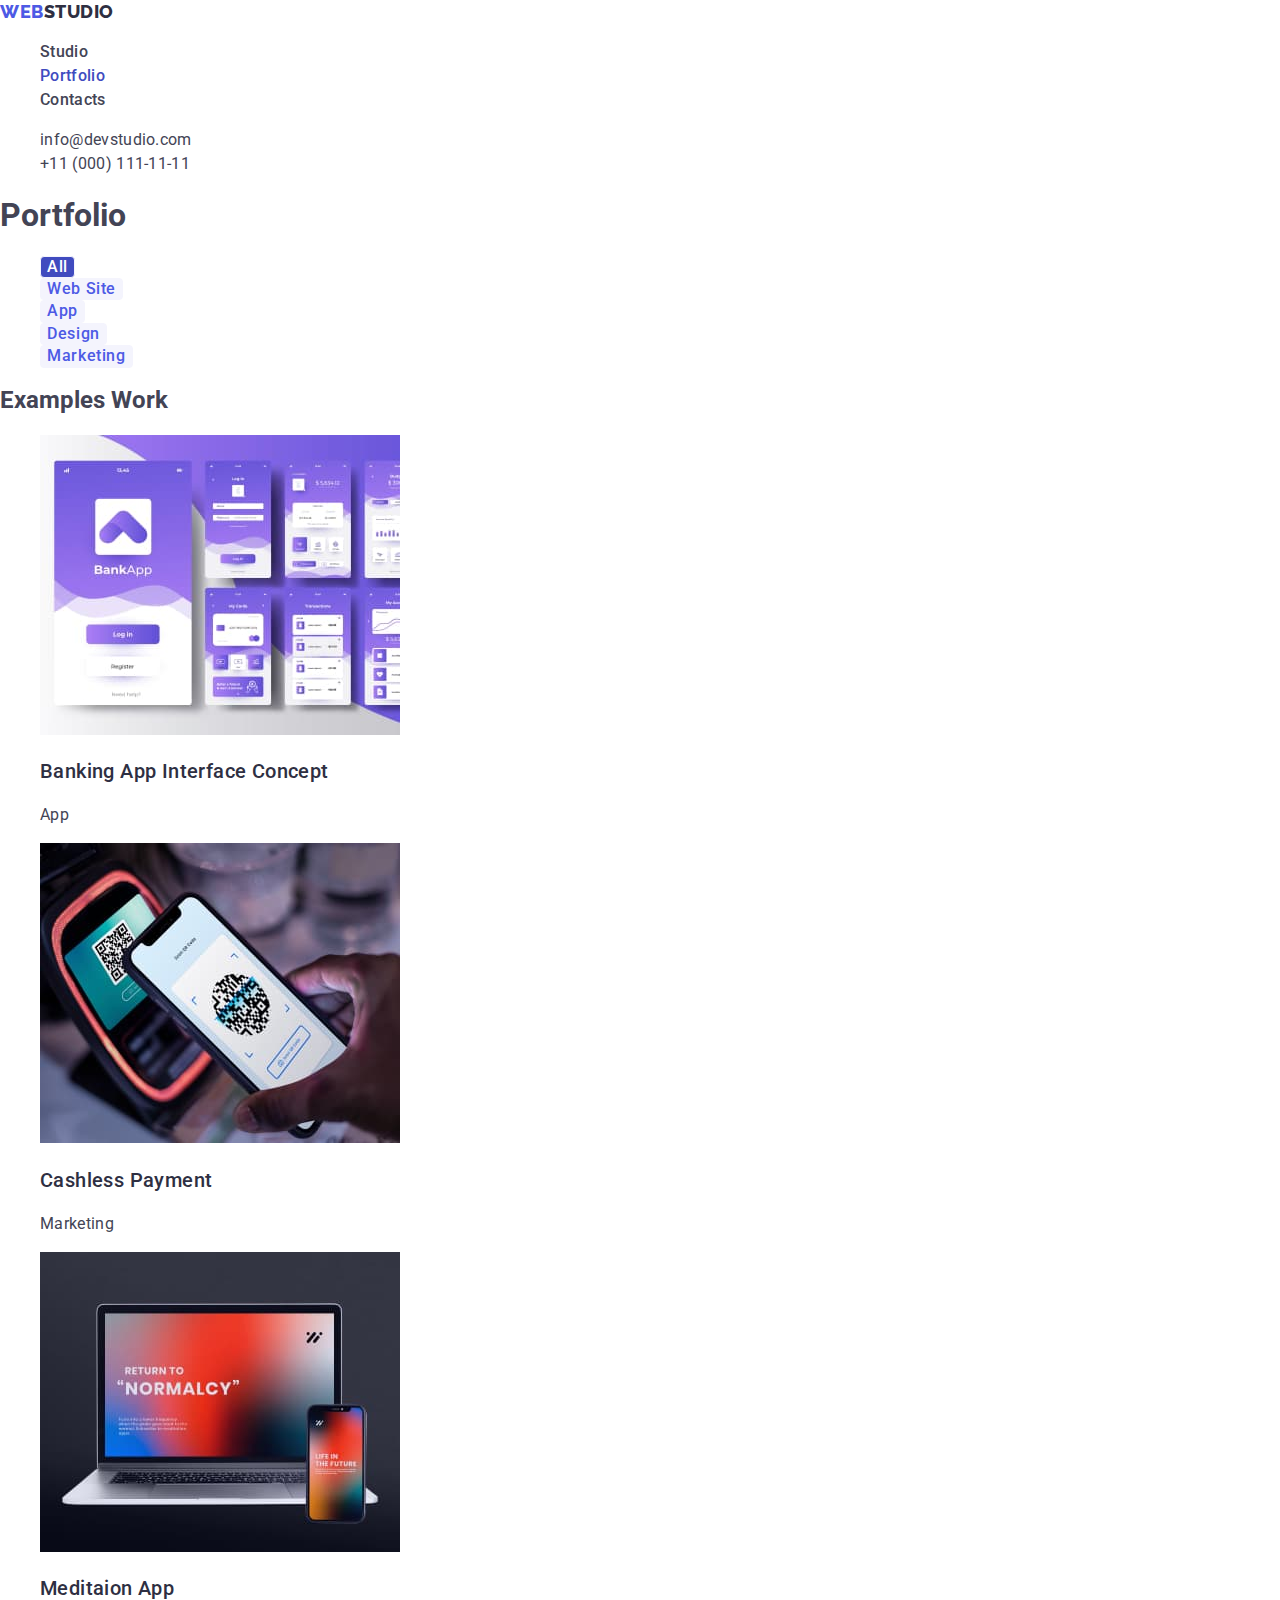
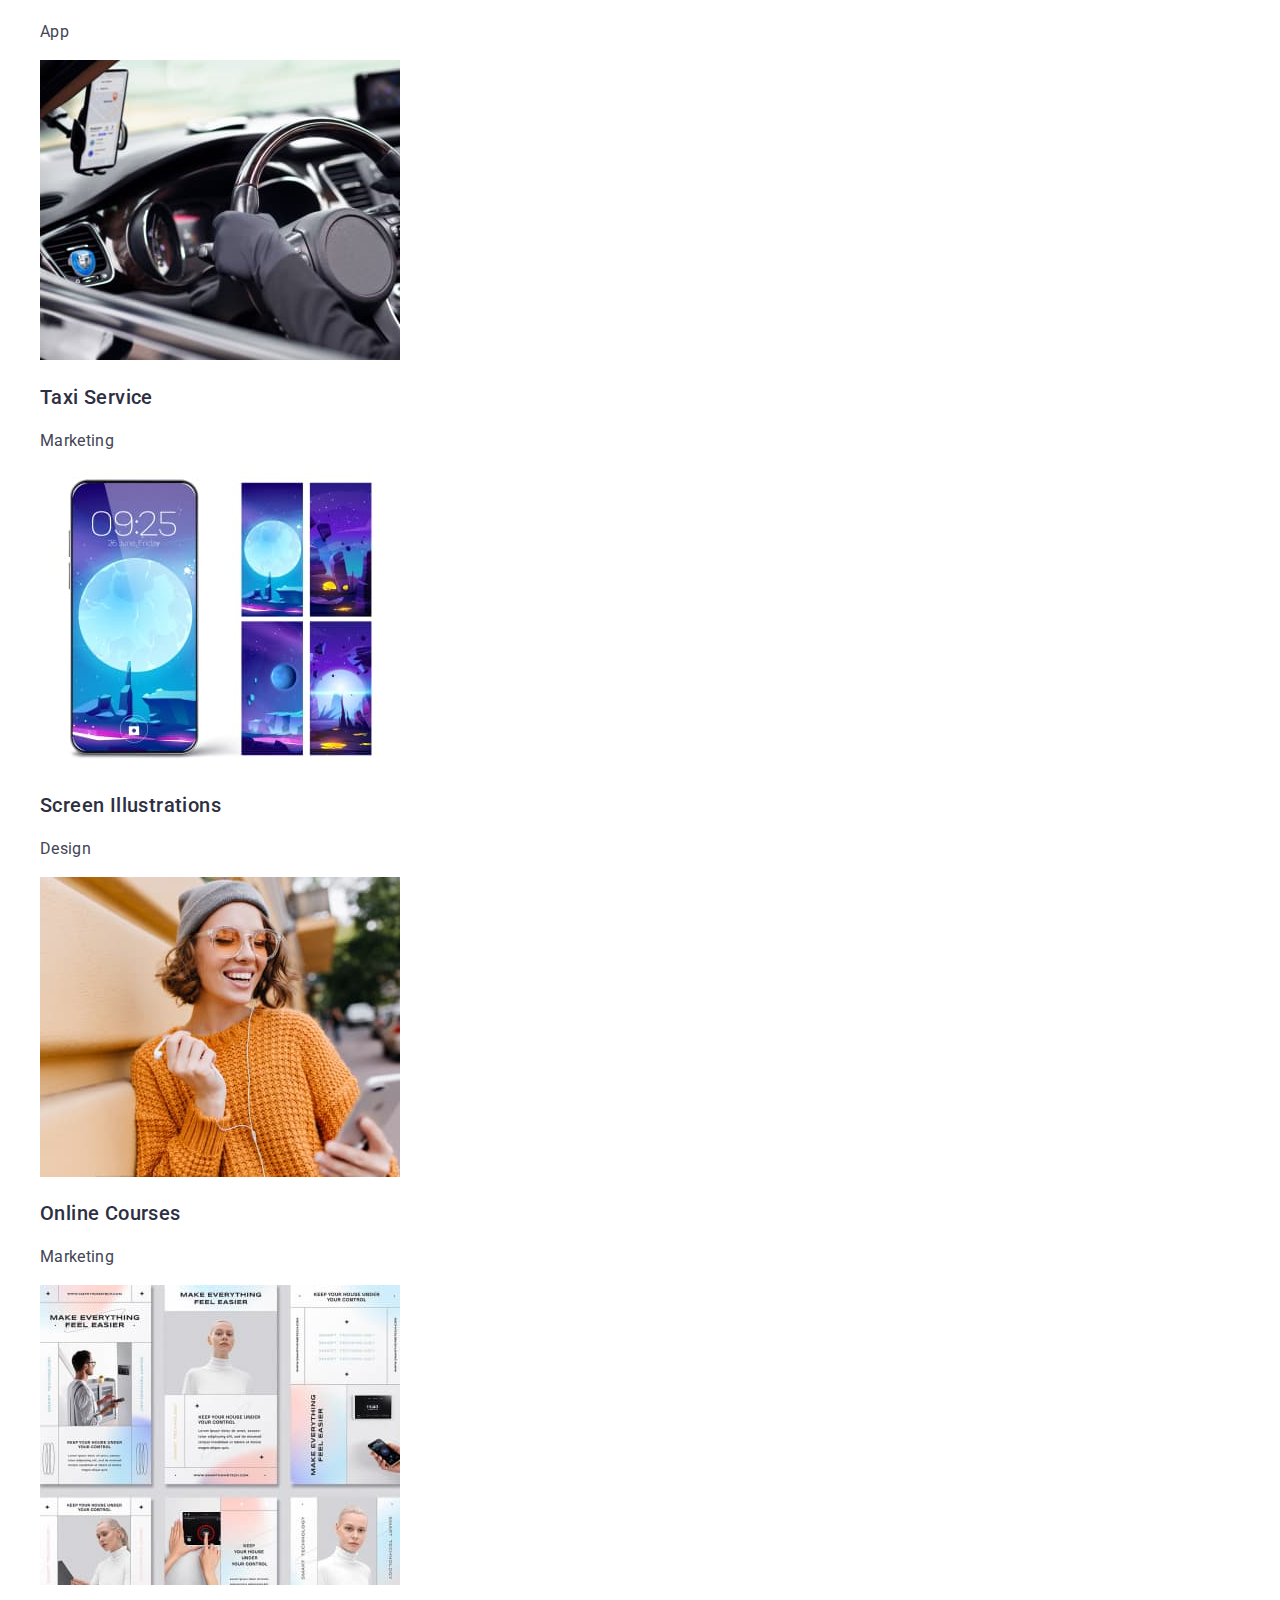
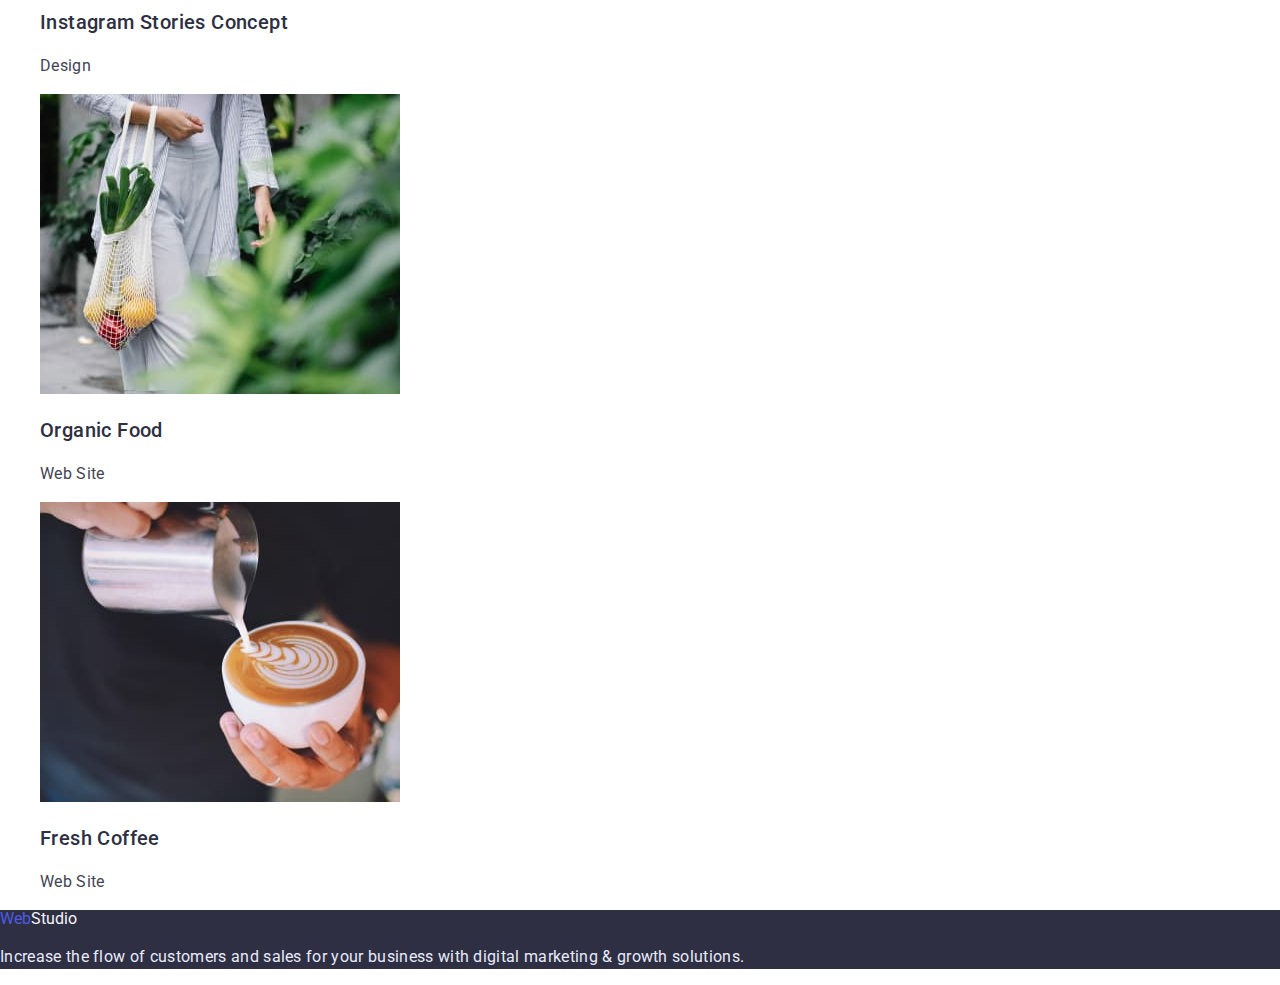
==== portfolio.html @ 2e8ab64c "Initial commit" ====
<!DOCTYPE html>
<html lang="en">
  <head>
    <meta charset="UTF-8" />
    <meta http-equiv="X-UA-Compatible" content="IE=edge" />
    <meta name="viewport" content="width=device-width, initial-scale=1.0" />
    <title>Студія дизайну Webstudio</title>
    <link rel="preconnect" href="https://fonts.googleapis.com" />
    <link rel="preconnect" href="https://fonts.gstatic.com" crossorigin />
    <link
      href="https://fonts.googleapis.com/css2?family=Raleway:wght@800&family=Roboto:wght@400;500;700;900&display=swap"
      rel="stylesheet"
    />
    <link rel="stylesheet" href="./css/normalize.css" />
    <link rel="stylesheet" href="./css/styles.css" />
  </head>
  <body>
    <!-- Header -->
    <header>
      <nav>
        <a href="./index.html" class="logo decor"
          ><span class="logo-text"> Web</span>Studio</a
        >
        <!-- Nav-Title -->
        <ul class="nav-title">
          <li>
            <a class="nav-link decor" href="./index.html">Studio</a>
          </li>
          <li>
            <a class="nav-link decor portfolio" href="./portfolio.html"
              >Portfolio</a
            >
          </li>
          <li>
            <a class="nav-link decor" href="#">Contacts</a>
          </li>
        </ul>
      </nav>
      <!-- Contacts -->
      <address>
        <ul class="contacts">
          <li>
            <a href="mailto:info@devstudio.com" class="mail decor"
              >info@devstudio.com</a
            >
          </li>
          <li>
            <a href="tel:+110001111111" class="tel decor"
              >+11 (000) 111-11-11</a
            >
          </li>
        </ul>
      </address>
    </header>
    <!-- Main content -->
    <main class="main-portfolio">
      <!-- Filter -->
      <section class="section-portfolio">
        <h1 class="portfolio-title">Portfolio</h1>
        <ul class="filter">
          <li>
            <button type="button" class="filter-button all">All</button>
          </li>
          <li>
            <button type="button" class="filter-button">Web Site</button>
          </li>
          <li>
            <button type="button" class="filter-button">App</button>
          </li>
          <li>
            <button type="button" class="filter-button">Design</button>
          </li>
          <li>
            <button type="button" class="filter-button">Marketing</button>
          </li>
        </ul>

        <h2 class="examples-title">Examples Work</h2>

        <ul class="examples">
          <li class="examples-list">
            <a href="#" class="examples-link decor">
              <img
                src="./images/Portfolio-1.jpg"
                alt="Мобільний банкінг"
                width="360"
              />
              <div class="examples-text-container">
                <h3 class="examples-subtitle">Banking App Interface Concept</h3>
                <p class="examples-text">App</p>
              </div>
            </a>
          </li>
          <li class="examples-list">
            <a href="#" class="examples-link decor">
              <img
                src="./images/Portfolio-2.jpg"
                alt="Сканування QR кода"
                width="360"
              />
              <div class="examples-text-container">
                <h3 class="examples-subtitle">Cashless Payment</h3>
                <p class="examples-text">Marketing</p>
              </div>
            </a>
          </li>
          <li class="examples-list">
            <a href="#" class="examples-link decor">
              <img
                src="./images/Portfolio-3.jpg"
                alt="Додаток на ноутбуці та телефоні"
                width="360"
              />
              <div class="examples-text-container">
                <h3 class="examples-subtitle">Meditaion App</h3>
                <p class="examples-text">App</p>
              </div>
            </a>
          </li>
          <li class="examples-list">
            <a href="#" class="examples-link decor">
              <img
                src="./images/Portfolio-4.jpg"
                alt="Мобільний додаток для таксі"
                width="360"
              />
              <div class="examples-text-container">
                <h3 class="examples-subtitle">Taxi Service</h3>
                <p class="examples-text">Marketing</p>
              </div>
            </a>
          </li>
          <li class="examples-list">
            <a href="#" class="examples-link decor">
              <img
                src="./images/Portfolio-5.jpg"
                alt="Мобільні шпалери"
                width="360"
              />
              <div class="examples-text-container">
                <h3 class="examples-subtitle">Screen Illustrations</h3>
                <p class="examples-text">Design</p>
              </div>
            </a>
          </li>
          <li class="examples-list">
            <a href="#" class="examples-link decor">
              <img
                src="./images/Portfolio-6.jpg"
                alt="Молода дівчина з телефоном"
                width="360"
              />
              <div class="examples-text-container">
                <h3 class="examples-subtitle">Online Courses</h3>
                <p class="examples-text">Marketing</p>
              </div>
            </a>
          </li>
          <li class="examples-list">
            <a href="#" class="examples-link decor">
              <img
                src="./images/Portfolio-7.jpg"
                alt="Концепт сторінка у Instagram"
                width="360"
              />
              <div class="examples-text-container">
                <h3 class="examples-subtitle">Instagram Stories Concept</h3>
                <p class="examples-text">Design</p>
              </div>
            </a>
          </li>
          <li class="examples-list">
            <a href="#" class="examples-link decor">
              <img
                src="./images/Portfolio-8.jpg"
                alt="Жінка з овочами та фруктами"
                width="360"
              />
              <div class="examples-text-container">
                <h3 class="examples-subtitle">Organic Food</h3>
                <p class="examples-text">Web Site</p>
              </div>
            </a>
          </li>
          <li class="examples-list">
            <a href="#" class="examples-link decor">
              <img
                src="./images/Portfolio-9.jpg"
                alt="Чоловік робить каву"
                width="360"
              />
              <div class="examples-text-container">
                <h3 class="examples-subtitle">Fresh Coffee</h3>
                <p class="examples-text">Web Site</p>
              </div>
            </a>
          </li>
        </ul>
      </section>
    </main>
    <!-- Footer -->
    <footer class="footer">
      <a href="./index.html" class="footer-logo decor"
        ><span class="logo-text"> Web</span>Studio</a
      >
      <p class="footer-text">
        Increase the flow of customers and sales for your business with digital
        marketing & growth solutions.
      </p>
    </footer>
  </body>
</html>
---- css/styles.css ----
:root {
  --primary-text-color: #434455;
  --title-text-color: #2e2f42;
  --accent-color: #4d5ae5;
  --primary-white-color: #ffffff;
  --active-accent-color: #404bbf;
  --background-button-color: #f4f4fd;
  --footer-text-color: #e7e9fc;
}

/* Body */
body {
  font-family: Roboto, sans-serif;
  font-size: 16px;
  background-color: var(--primary-white-color);
  color: var(--primary-text-color);
}

.decor {
  text-decoration: none;
}
.nav-title,
.contacts,
.work-list,
.demo-list,
.team-list,
.filter,
.examples {
  list-style-type: none;
}
/* Header */
/* Navigation */
/* Logo */
.logo {
  font-family: "Raleway";
  font-weight: 800;
  font-size: 18px;
  line-height: 1.33;
  letter-spacing: 0.03em;
  text-transform: uppercase;
  color: var(--title-text-color);
}
.logo-text {
  color: var(--accent-color);
}
.footer-logo {
  color: var(--background-button-color);
}
/* Nav-Title */
.nav-link {
  font-weight: 500;
  line-height: 1.5;
  letter-spacing: 0.02em;
  color: var(--primary-text-color);
}
.nav-link:hover,
.nav-link:focus {
  color: var(--active-accent-color);
}
.studio {
  color: var(--active-accent-color);
}
.portfolio {
  color: var(--active-accent-color);
}
/* Contacts */
/* .contacts {
} */
.mail {
  font-style: normal;
  line-height: 1.5;
  letter-spacing: 0.02em;
  color: var(--primary-text-color);
}
.tel {
  font-style: normal;
  line-height: 1.5;
  letter-spacing: 0.02em;
  color: var(--primary-text-color);
}
.mail:hover,
.mail:focus {
  color: var(--active-accent-color);
}
.tel:hover,
.tel:focus {
  color: var(--active-accent-color);
}

/* Main content */

/* .main-title {
} */
.hero {
  background-color: var(--title-text-color);
}
.hero-title {
  font-weight: 700;
  font-size: 56px;
  line-height: 1.07;
  text-align: center;
  letter-spacing: 0.02em;
  color: var(--primary-white-color);
}
.hero-button {
  font-family: Roboto, sans-serif;
  font-weight: 500;
  display: flex;
  align-items: center;
  line-height: 1.5;
  letter-spacing: 0.04em;
  color: var(--primary-white-color);
  background-color: var(--accent-color);
  cursor: pointer;
}

.hero-button:hover,
.hero-button:focus {
  background: var(--active-accent-color);
}

/* Work */
/* .work {
} */

.work-title {
  font-weight: 700;
  font-size: 36px;
  line-height: 1.11;
  text-align: center;
  letter-spacing: 0.02em;
  text-transform: capitalize;
  color: var(--title-text-color);
}

.work-subtitle {
  font-weight: 500;
  font-size: 20px;
  line-height: 1.2;
  letter-spacing: 0.02em;
  color: var(--title-text-color);
}

.work-text {
  line-height: 1.5;
  letter-spacing: 0.02em;
  color: var(--primary-text-color);
}

/* Demonstration */
/* .demo {
} */

.demo-title {
  font-weight: 700;
  font-size: 36px;
  line-height: 1.11;
  text-align: center;
  text-transform: capitalize;
  letter-spacing: 0.02em;
  color: var(--title-text-color);
}

/* .demo-list {
} */

/* Team */

.team {
  background-color: var(--background-button-color);
}

.team-title {
  font-weight: 700;
  font-size: 36px;
  line-height: 1.11;
  text-align: center;
  text-transform: capitalize;
  letter-spacing: 0.02em;
  color: var(--title-text-color);
}

/* .team-list {} */
.team-container {
  background-color: var(--primary-white-color);
}

.team-subtitle {
  font-weight: 500;
  font-size: 20px;
  line-height: 1.2;
  text-align: center;
  letter-spacing: 0.02em;
  color: var(--title-text-color);
}

.team-text {
  line-height: 1.5;
  text-align: center;
  letter-spacing: 0.02em;
  color: var(--primary-text-color);
}

/* Footer */

.footer {
  background-color: var(--title-text-color);
}

.footer-text {
  line-height: 1.5;
  letter-spacing: 0.02em;
  color: var(--footer-text-color);
}

/* Style SCC for Portfolio page */

/* Main Portfolio*/

/* .main-portfolio {
}

.section-portfolio {
}

.portfolio-title {
}

.filter {
} */
.filter-button {
  font-family: Roboto, sans-serif;
  font-weight: 500;
  display: flex;
  align-items: center;
  text-align: center;
  letter-spacing: 0.04em;
  color: var(--accent-color);
  background-color: var(--background-button-color);
  cursor: pointer;
  border: 1px solid var(--background-button-color);
  border-radius: 4px;
}

.filter-button:hover,
.filter-button:focus {
  color: var(--primary-white-color);
  background-color: var(--active-accent-color);
}
.all {
  color: var(--primary-white-color);
  background-color: var(--active-accent-color);
}
/* Examples */
/*  
.examples-title {
}
 .examples { 
}

.examples-list {
}
*/
.examples-link {
  display: block;
}
.examples-link:hover,
.examples-link:focus {
}

/* .examples-text-container {} */

.examples-subtitle {
  font-weight: 500;
  font-size: 20px;
  line-height: 1.2;
  letter-spacing: 0.02em;
  color: var(--title-text-color);
}

.examples-text {
  line-height: 1.5;
  letter-spacing: 0.02em;
  color: var(--primary-text-color);
}
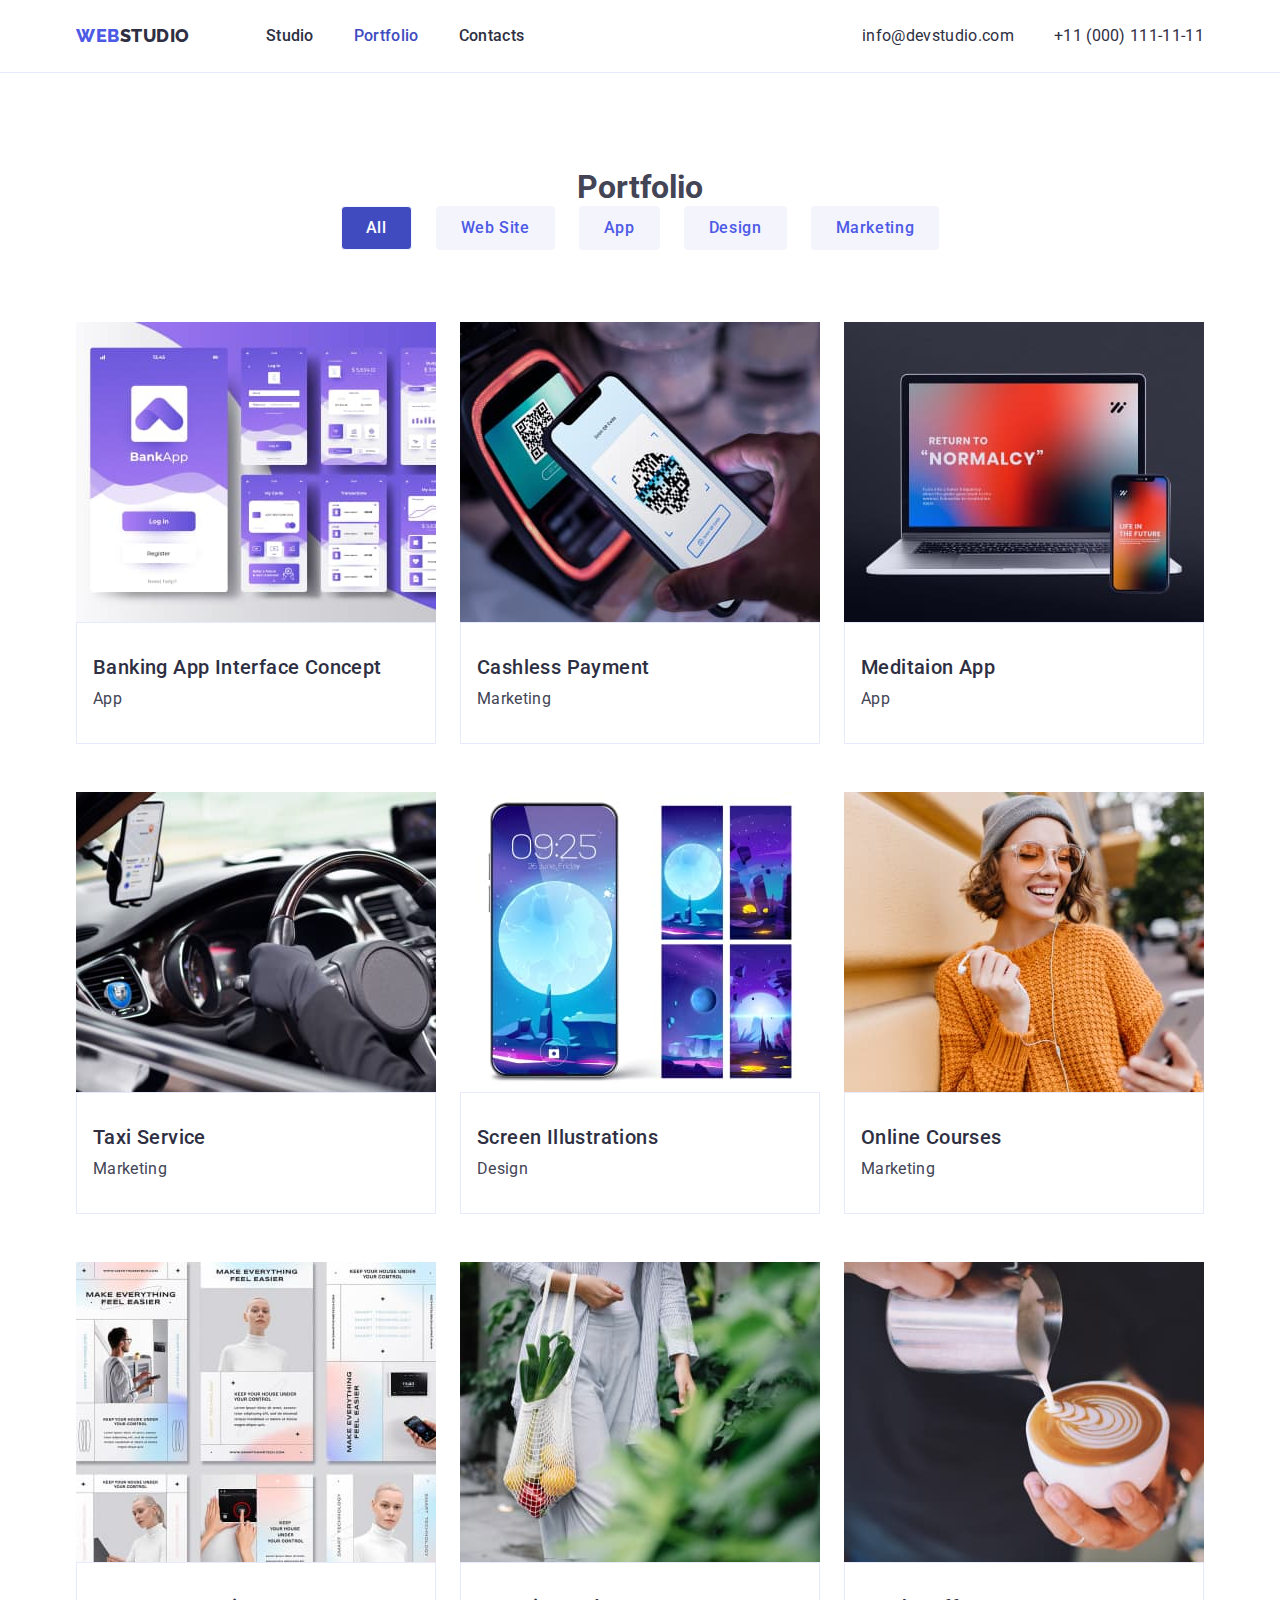
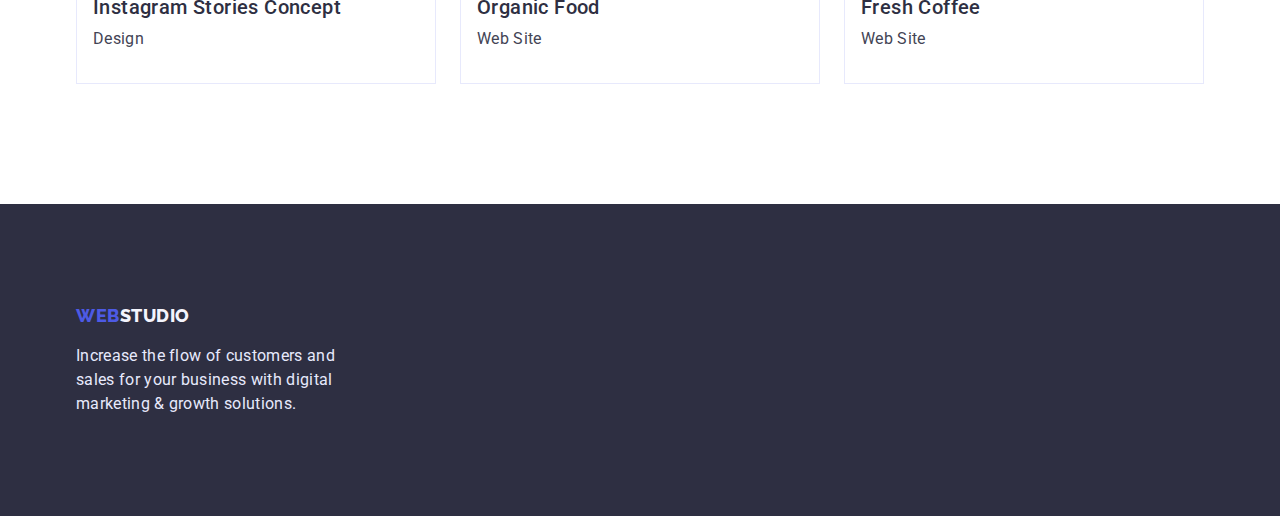
==== commit f3c9df12: "Модуль 3 FlexBox" ====
--- a/portfolio.html
+++ b/portfolio.html
@@ -16,197 +16,205 @@
   </head>
   <body>
     <!-- Header -->
-    <header>
-      <nav>
-        <a href="./index.html" class="logo decor"
-          ><span class="logo-text"> Web</span>Studio</a
-        >
-        <!-- Nav-Title -->
-        <ul class="nav-title">
-          <li>
-            <a class="nav-link decor" href="./index.html">Studio</a>
-          </li>
-          <li>
-            <a class="nav-link decor portfolio" href="./portfolio.html"
-              >Portfolio</a
-            >
-          </li>
-          <li>
-            <a class="nav-link decor" href="#">Contacts</a>
-          </li>
-        </ul>
-      </nav>
-      <!-- Contacts -->
-      <address>
-        <ul class="contacts">
-          <li>
-            <a href="mailto:info@devstudio.com" class="mail decor"
-              >info@devstudio.com</a
-            >
-          </li>
-          <li>
-            <a href="tel:+110001111111" class="tel decor"
-              >+11 (000) 111-11-11</a
-            >
-          </li>
-        </ul>
-      </address>
+    <header class="section header">
+      <div class="container header-block">
+        <nav class="nav">
+          <a href="./index.html" class="logo decor"
+            ><span class="logo-text"> Web</span>Studio</a
+          >
+          <!-- Nav-Title -->
+          <ul class="nav-title">
+            <li class="nav-li">
+              <a class="nav-link decor" href="./index.html">Studio</a>
+            </li>
+            <li class="nav-li">
+              <a class="nav-link decor portfolio" href="./portfolio.html"
+                >Portfolio</a
+              >
+            </li>
+            <li class="nav-li">
+              <a class="nav-link decor" href="#">Contacts</a>
+            </li>
+          </ul>
+        </nav>
+        <!-- Contacts -->
+        <address>
+          <ul class="contacts">
+            <li class="contacts-li">
+              <a href="mailto:info@devstudio.com" class="mail decor"
+                >info@devstudio.com</a
+              >
+            </li>
+            <li class="contacts-li">
+              <a href="tel:+110001111111" class="tel decor"
+                >+11 (000) 111-11-11</a
+              >
+            </li>
+          </ul>
+        </address>
+      </div>
     </header>
     <!-- Main content -->
     <main class="main-portfolio">
       <!-- Filter -->
-      <section class="section-portfolio">
-        <h1 class="portfolio-title">Portfolio</h1>
-        <ul class="filter">
-          <li>
-            <button type="button" class="filter-button all">All</button>
-          </li>
-          <li>
-            <button type="button" class="filter-button">Web Site</button>
-          </li>
-          <li>
-            <button type="button" class="filter-button">App</button>
-          </li>
-          <li>
-            <button type="button" class="filter-button">Design</button>
-          </li>
-          <li>
-            <button type="button" class="filter-button">Marketing</button>
-          </li>
-        </ul>
-
-        <h2 class="examples-title">Examples Work</h2>
-
-        <ul class="examples">
-          <li class="examples-list">
-            <a href="#" class="examples-link decor">
-              <img
-                src="./images/Portfolio-1.jpg"
-                alt="Мобільний банкінг"
-                width="360"
-              />
-              <div class="examples-text-container">
-                <h3 class="examples-subtitle">Banking App Interface Concept</h3>
-                <p class="examples-text">App</p>
-              </div>
-            </a>
-          </li>
-          <li class="examples-list">
-            <a href="#" class="examples-link decor">
-              <img
-                src="./images/Portfolio-2.jpg"
-                alt="Сканування QR кода"
-                width="360"
-              />
-              <div class="examples-text-container">
-                <h3 class="examples-subtitle">Cashless Payment</h3>
-                <p class="examples-text">Marketing</p>
-              </div>
-            </a>
-          </li>
-          <li class="examples-list">
-            <a href="#" class="examples-link decor">
-              <img
-                src="./images/Portfolio-3.jpg"
-                alt="Додаток на ноутбуці та телефоні"
-                width="360"
-              />
-              <div class="examples-text-container">
-                <h3 class="examples-subtitle">Meditaion App</h3>
-                <p class="examples-text">App</p>
-              </div>
-            </a>
-          </li>
-          <li class="examples-list">
-            <a href="#" class="examples-link decor">
-              <img
-                src="./images/Portfolio-4.jpg"
-                alt="Мобільний додаток для таксі"
-                width="360"
-              />
-              <div class="examples-text-container">
-                <h3 class="examples-subtitle">Taxi Service</h3>
-                <p class="examples-text">Marketing</p>
-              </div>
-            </a>
-          </li>
-          <li class="examples-list">
-            <a href="#" class="examples-link decor">
-              <img
-                src="./images/Portfolio-5.jpg"
-                alt="Мобільні шпалери"
-                width="360"
-              />
-              <div class="examples-text-container">
-                <h3 class="examples-subtitle">Screen Illustrations</h3>
-                <p class="examples-text">Design</p>
-              </div>
-            </a>
-          </li>
-          <li class="examples-list">
-            <a href="#" class="examples-link decor">
-              <img
-                src="./images/Portfolio-6.jpg"
-                alt="Молода дівчина з телефоном"
-                width="360"
-              />
-              <div class="examples-text-container">
-                <h3 class="examples-subtitle">Online Courses</h3>
-                <p class="examples-text">Marketing</p>
-              </div>
-            </a>
-          </li>
-          <li class="examples-list">
-            <a href="#" class="examples-link decor">
-              <img
-                src="./images/Portfolio-7.jpg"
-                alt="Концепт сторінка у Instagram"
-                width="360"
-              />
-              <div class="examples-text-container">
-                <h3 class="examples-subtitle">Instagram Stories Concept</h3>
-                <p class="examples-text">Design</p>
-              </div>
-            </a>
-          </li>
-          <li class="examples-list">
-            <a href="#" class="examples-link decor">
-              <img
-                src="./images/Portfolio-8.jpg"
-                alt="Жінка з овочами та фруктами"
-                width="360"
-              />
-              <div class="examples-text-container">
-                <h3 class="examples-subtitle">Organic Food</h3>
-                <p class="examples-text">Web Site</p>
-              </div>
-            </a>
-          </li>
-          <li class="examples-list">
-            <a href="#" class="examples-link decor">
-              <img
-                src="./images/Portfolio-9.jpg"
-                alt="Чоловік робить каву"
-                width="360"
-              />
-              <div class="examples-text-container">
-                <h3 class="examples-subtitle">Fresh Coffee</h3>
-                <p class="examples-text">Web Site</p>
-              </div>
-            </a>
-          </li>
-        </ul>
+      <section class="section portfolio-section">
+        <div class="container">
+          <h1 class="portfolio-title">Portfolio</h1>
+          <ul class="filter">
+            <li class="filter-li">
+              <button type="button" class="filter-button all">All</button>
+            </li>
+            <li class="filter-li">
+              <button type="button" class="filter-button">Web Site</button>
+            </li>
+            <li class="filter-li">
+              <button type="button" class="filter-button">App</button>
+            </li>
+            <li class="filter-li">
+              <button type="button" class="filter-button">Design</button>
+            </li>
+            <li class="filter-li">
+              <button type="button" class="filter-button">Marketing</button>
+            </li>
+          </ul>
+        </div>
+        <!-- Examples -->
+        <div class="container examples-card">
+          <ul class="examples">
+            <li class="examples-list">
+              <a href="#" class="examples-link decor">
+                <img
+                  src="./images/Portfolio-1.jpg"
+                  alt="Мобільний банкінг"
+                  width="360"
+                />
+                <div class="examples-text-container">
+                  <h2 class="examples-subtitle">
+                    Banking App Interface Concept
+                  </h2>
+                  <p class="examples-text">App</p>
+                </div>
+              </a>
+            </li>
+            <li class="examples-list">
+              <a href="#" class="examples-link decor">
+                <img
+                  src="./images/Portfolio-2.jpg"
+                  alt="Сканування QR кода"
+                  width="360"
+                />
+                <div class="examples-text-container">
+                  <h2 class="examples-subtitle">Cashless Payment</h2>
+                  <p class="examples-text">Marketing</p>
+                </div>
+              </a>
+            </li>
+            <li class="examples-list">
+              <a href="#" class="examples-link decor">
+                <img
+                  src="./images/Portfolio-3.jpg"
+                  alt="Додаток на ноутбуці та телефоні"
+                  width="360"
+                />
+                <div class="examples-text-container">
+                  <h2 class="examples-subtitle">Meditaion App</h2>
+                  <p class="examples-text">App</p>
+                </div>
+              </a>
+            </li>
+            <li class="examples-list">
+              <a href="#" class="examples-link decor">
+                <img
+                  src="./images/Portfolio-4.jpg"
+                  alt="Мобільний додаток для таксі"
+                  width="360"
+                />
+                <div class="examples-text-container">
+                  <h2 class="examples-subtitle">Taxi Service</h2>
+                  <p class="examples-text">Marketing</p>
+                </div>
+              </a>
+            </li>
+            <li class="examples-list">
+              <a href="#" class="examples-link decor">
+                <img
+                  src="./images/Portfolio-5.jpg"
+                  alt="Мобільні шпалери"
+                  width="360"
+                />
+                <div class="examples-text-container">
+                  <h2 class="examples-subtitle">Screen Illustrations</h2>
+                  <p class="examples-text">Design</p>
+                </div>
+              </a>
+            </li>
+            <li class="examples-list">
+              <a href="#" class="examples-link decor">
+                <img
+                  src="./images/Portfolio-6.jpg"
+                  alt="Молода дівчина з телефоном"
+                  width="360"
+                />
+                <div class="examples-text-container">
+                  <h2 class="examples-subtitle">Online Courses</h2>
+                  <p class="examples-text">Marketing</p>
+                </div>
+              </a>
+            </li>
+            <li class="examples-list">
+              <a href="#" class="examples-link decor">
+                <img
+                  src="./images/Portfolio-7.jpg"
+                  alt="Концепт сторінка у Instagram"
+                  width="360"
+                />
+                <div class="examples-text-container">
+                  <h2 class="examples-subtitle">Instagram Stories Concept</h2>
+                  <p class="examples-text">Design</p>
+                </div>
+              </a>
+            </li>
+            <li class="examples-list">
+              <a href="#" class="examples-link decor">
+                <img
+                  src="./images/Portfolio-8.jpg"
+                  alt="Жінка з овочами та фруктами"
+                  width="360"
+                />
+                <div class="examples-text-container">
+                  <h2 class="examples-subtitle">Organic Food</h2>
+                  <p class="examples-text">Web Site</p>
+                </div>
+              </a>
+            </li>
+            <li class="examples-list">
+              <a href="#" class="examples-link decor">
+                <img
+                  src="./images/Portfolio-9.jpg"
+                  alt="Чоловік робить каву"
+                  width="360"
+                />
+                <div class="examples-text-container">
+                  <h2 class="examples-subtitle">Fresh Coffee</h2>
+                  <p class="examples-text">Web Site</p>
+                </div>
+              </a>
+            </li>
+          </ul>
+        </div>
       </section>
     </main>
     <!-- Footer -->
     <footer class="footer">
-      <a href="./index.html" class="footer-logo decor"
-        ><span class="logo-text"> Web</span>Studio</a
-      >
-      <p class="footer-text">
-        Increase the flow of customers and sales for your business with digital
-        marketing & growth solutions.
-      </p>
+      <div class="container">
+        <a href="./index.html" class="footer-logo decor"
+          ><span class="logo-text"> Web</span>Studio</a
+        >
+        <p class="footer-text">
+          Increase the flow of customers and sales for your business with
+          digital marketing & growth solutions.
+        </p>
+      </div>
     </footer>
   </body>
 </html>
--- a/css/styles.css
+++ b/css/styles.css
@@ -6,6 +6,18 @@
   --active-accent-color: #404bbf;
   --background-button-color: #f4f4fd;
   --footer-text-color: #e7e9fc;
+  --box-shadow: 0px 1px 6px rgba(46, 47, 66, 0.08),
+    0px 1px 1px rgba(46, 47, 66, 0.16), 0px 2px 1px rgba(46, 47, 66, 0.08);
+}
+
+html {
+  box-sizing: border-box;
+}
+
+*,
+*::before,
+*::after {
+  box-sizing: inherit;
 }
 
 /* Body */
@@ -16,6 +28,34 @@
   color: var(--primary-text-color);
 }
 
+h1,
+h2,
+h3,
+h4,
+h5,
+h6,
+p,
+ul {
+  margin: 0;
+  padding: 0;
+}
+.section {
+}
+/* CONTAINER */
+.container {
+  width: 1158px;
+  padding-left: 15px;
+  padding-right: 15px;
+
+  margin-left: auto;
+  margin-right: auto;
+}
+/* Img */
+img {
+  display: block;
+  max-width: 100%;
+  height: auto;
+}
 .decor {
   text-decoration: none;
 }
@@ -29,6 +69,19 @@
   list-style-type: none;
 }
 /* Header */
+.header {
+  padding-top: 24px;
+  padding-bottom: 24px;
+  border-bottom: 1px solid var(--footer-text-color);
+}
+/* flexbox */
+.header-block {
+  display: flex;
+  justify-content: space-between;
+}
+.nav {
+  display: flex;
+}
 /* Navigation */
 /* Logo */
 .logo {
@@ -39,19 +92,23 @@
   letter-spacing: 0.03em;
   text-transform: uppercase;
   color: var(--title-text-color);
-}
-.logo-text {
-  color: var(--accent-color);
-}
-.footer-logo {
-  color: var(--background-button-color);
-}
+
+  margin-right: 76px;
+}
+
 /* Nav-Title */
+.nav-title {
+  display: flex;
+}
+.nav-li:not(:last-child) {
+  margin-right: 40px;
+}
+
 .nav-link {
   font-weight: 500;
   line-height: 1.5;
   letter-spacing: 0.02em;
-  color: var(--primary-text-color);
+  color: var(--title-text-color);
 }
 .nav-link:hover,
 .nav-link:focus {
@@ -64,19 +121,23 @@
   color: var(--active-accent-color);
 }
 /* Contacts */
-/* .contacts {
-} */
+.contacts {
+  display: flex;
+}
+.contacts-li + .contacts-li {
+  margin-left: 40px;
+}
 .mail {
   font-style: normal;
   line-height: 1.5;
   letter-spacing: 0.02em;
-  color: var(--primary-text-color);
+  color: var(--title-text-color);
 }
 .tel {
   font-style: normal;
   line-height: 1.5;
   letter-spacing: 0.02em;
-  color: var(--primary-text-color);
+  color: var(--title-text-color);
 }
 .mail:hover,
 .mail:focus {
@@ -92,6 +153,8 @@
 /* .main-title {
 } */
 .hero {
+  padding-top: 188px;
+  padding-bottom: 188px;
   background-color: var(--title-text-color);
 }
 .hero-title {
@@ -101,6 +164,7 @@
   text-align: center;
   letter-spacing: 0.02em;
   color: var(--primary-white-color);
+  margin-bottom: 48px;
 }
 .hero-button {
   font-family: Roboto, sans-serif;
@@ -112,6 +176,7 @@
   color: var(--primary-white-color);
   background-color: var(--accent-color);
   cursor: pointer;
+  margin: auto;
 }
 
 .hero-button:hover,
@@ -120,8 +185,9 @@
 }
 
 /* Work */
-/* .work {
-} */
+.work {
+  padding-top: 120px;
+}
 
 .work-title {
   font-weight: 700;
@@ -132,7 +198,15 @@
   text-transform: capitalize;
   color: var(--title-text-color);
 }
-
+.work-list {
+  display: flex;
+}
+.work-li {
+  width: 264px;
+}
+.work-li + .work-li {
+  margin-left: 24px;
+}
 .work-subtitle {
   font-weight: 500;
   font-size: 20px;
@@ -145,11 +219,14 @@
   line-height: 1.5;
   letter-spacing: 0.02em;
   color: var(--primary-text-color);
+  margin-top: 8px;
 }
 
 /* Demonstration */
-/* .demo {
-} */
+.demo {
+  padding-top: 120px;
+  padding-bottom: 120px;
+}
 
 .demo-title {
   font-weight: 700;
@@ -161,13 +238,22 @@
   color: var(--title-text-color);
 }
 
-/* .demo-list {
-} */
-
+.demo-list {
+  display: flex;
+  margin-top: 72px;
+}
+.demo-li {
+  border: 1px solid var(--footer-text-color);
+}
+.demo-li + .demo-li {
+  margin-left: 24px;
+}
 /* Team */
 
 .team {
   background-color: var(--background-button-color);
+  padding-top: 120px;
+  padding-bottom: 120px;
 }
 
 .team-title {
@@ -178,11 +264,25 @@
   text-transform: capitalize;
   letter-spacing: 0.02em;
   color: var(--title-text-color);
-}
-
-/* .team-list {} */
+  margin-bottom: 72px;
+}
+
+.team-list {
+  display: flex;
+}
+
+.team-li + .team-li {
+  margin-left: 24px;
+}
+.team-li {
+  box-shadow: var(--box-shadow);
+  border-radius: 0px 0px 4px 4px;
+}
+
 .team-container {
   background-color: var(--primary-white-color);
+  padding-top: 32px;
+  padding-bottom: 32px;
 }
 
 .team-subtitle {
@@ -199,18 +299,38 @@
   text-align: center;
   letter-spacing: 0.02em;
   color: var(--primary-text-color);
+
+  margin-top: 8px;
 }
 
 /* Footer */
 
 .footer {
   background-color: var(--title-text-color);
+  padding-top: 100px;
+  padding-bottom: 100px;
+}
+
+.logo-text {
+  color: var(--accent-color);
+}
+.footer-logo {
+  font-family: "Raleway";
+  font-weight: 800;
+  font-size: 18px;
+  line-height: 1.33;
+  letter-spacing: 0.03em;
+  text-transform: uppercase;
+  color: var(--background-button-color);
 }
 
 .footer-text {
   line-height: 1.5;
   letter-spacing: 0.02em;
   color: var(--footer-text-color);
+
+  margin-top: 16px;
+  width: 264px;
 }
 
 /* Style SCC for Portfolio page */
@@ -218,16 +338,26 @@
 /* Main Portfolio*/
 
 /* .main-portfolio {
-}
-
-.section-portfolio {
+ } */
+
+.portfolio-section {
+  padding-top: 96px;
+  padding-bottom: 120px;
 }
 
 .portfolio-title {
+  text-align: center;
 }
 
 .filter {
-} */
+  display: flex;
+  justify-content: center;
+}
+
+.filter-li + .filter-li {
+  margin-left: 24px;
+}
+
 .filter-button {
   font-family: Roboto, sans-serif;
   font-weight: 500;
@@ -240,6 +370,8 @@
   cursor: pointer;
   border: 1px solid var(--background-button-color);
   border-radius: 4px;
+
+  padding: 12px 24px;
 }
 
 .filter-button:hover,
@@ -252,15 +384,24 @@
   background-color: var(--active-accent-color);
 }
 /* Examples */
-/*  
-.examples-title {
-}
- .examples { 
+
+.examples {
+  margin-top: 72px;
+  display: flex;
+  flex-wrap: wrap;
 }
 
 .examples-list {
-}
-*/
+  margin-right: 24px;
+  margin-bottom: 48px;
+}
+.examples-list:nth-child(3n) {
+  margin-right: 0;
+}
+.examples-list:nth-last-child(-n + 3) {
+  margin-bottom: 0;
+}
+
 .examples-link {
   display: block;
 }
@@ -268,7 +409,12 @@
 .examples-link:focus {
 }
 
-/* .examples-text-container {} */
+.examples-text-container {
+  padding-top: 32px;
+  padding-bottom: 32px;
+  padding-left: 16px;
+  border: 1px solid var(--footer-text-color);
+}
 
 .examples-subtitle {
   font-weight: 500;
@@ -282,4 +428,6 @@
   line-height: 1.5;
   letter-spacing: 0.02em;
   color: var(--primary-text-color);
-}
+
+  margin-top: 8px;
+}
